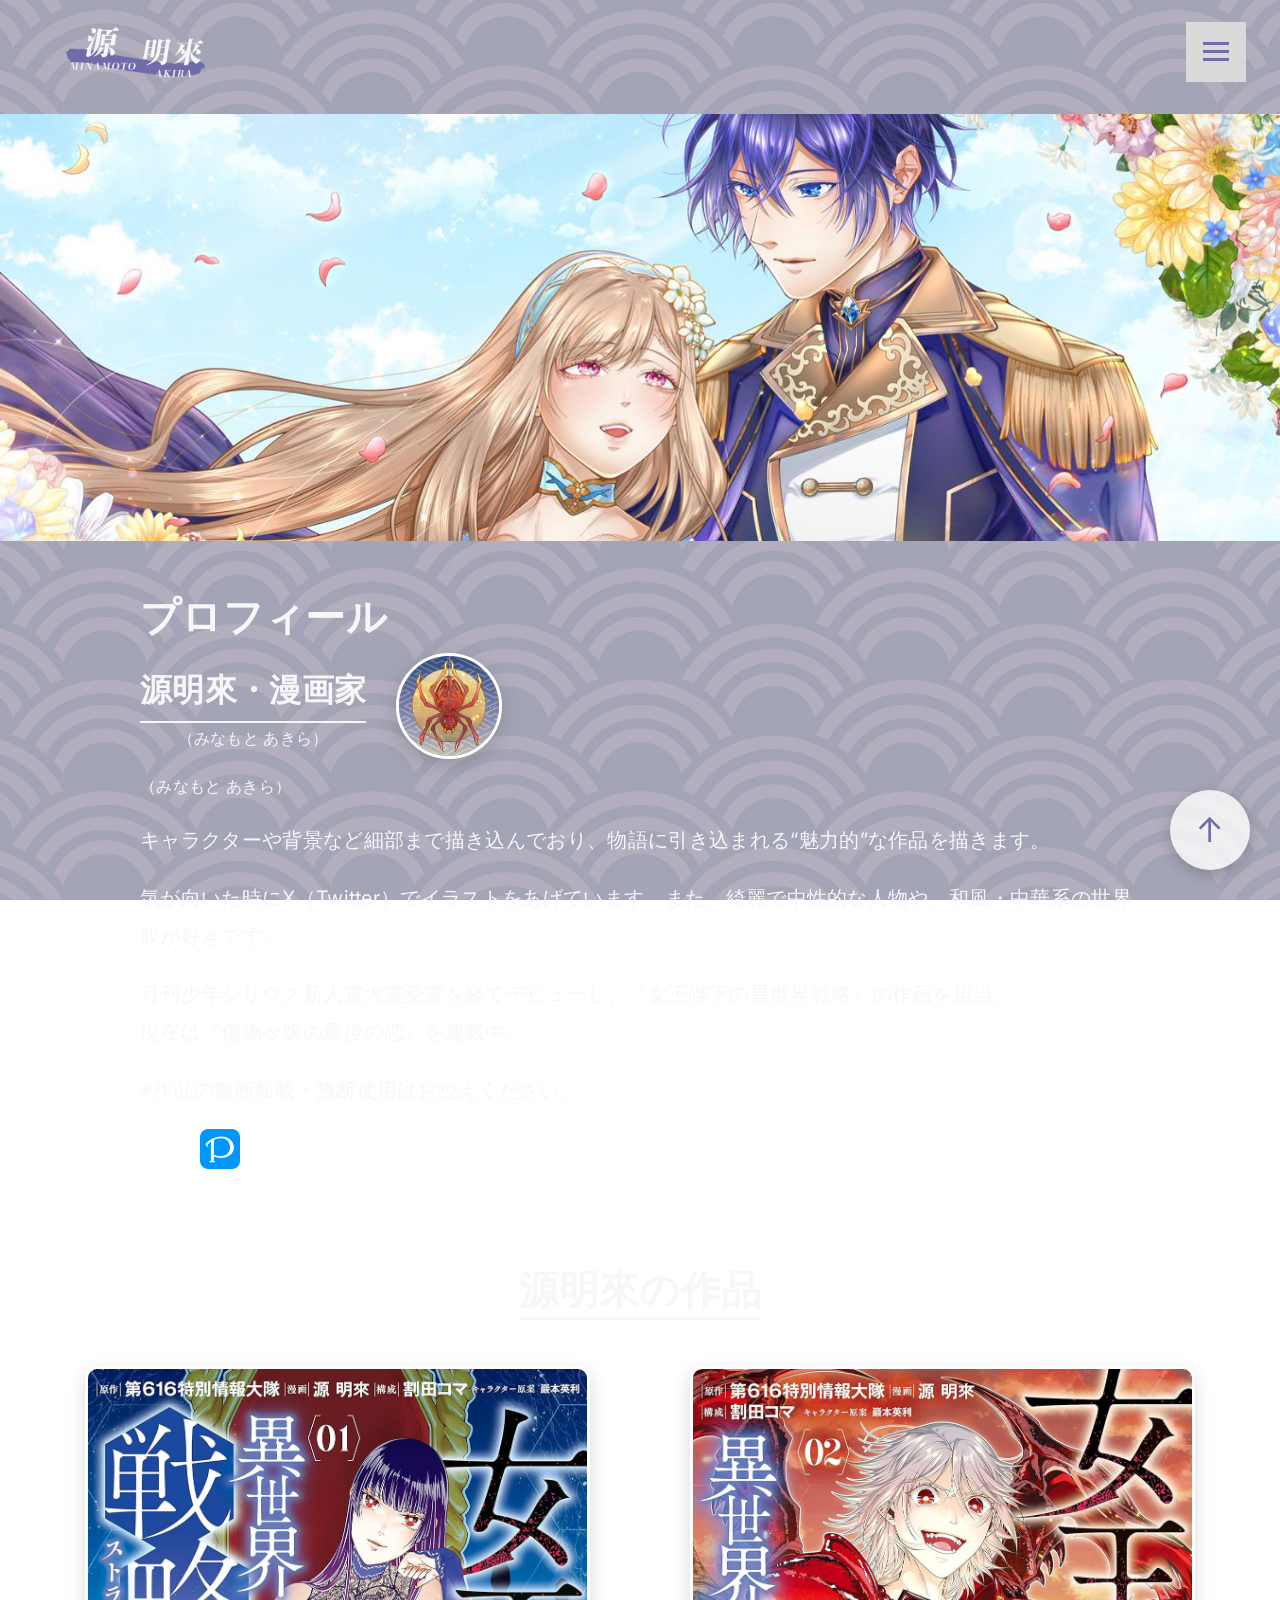
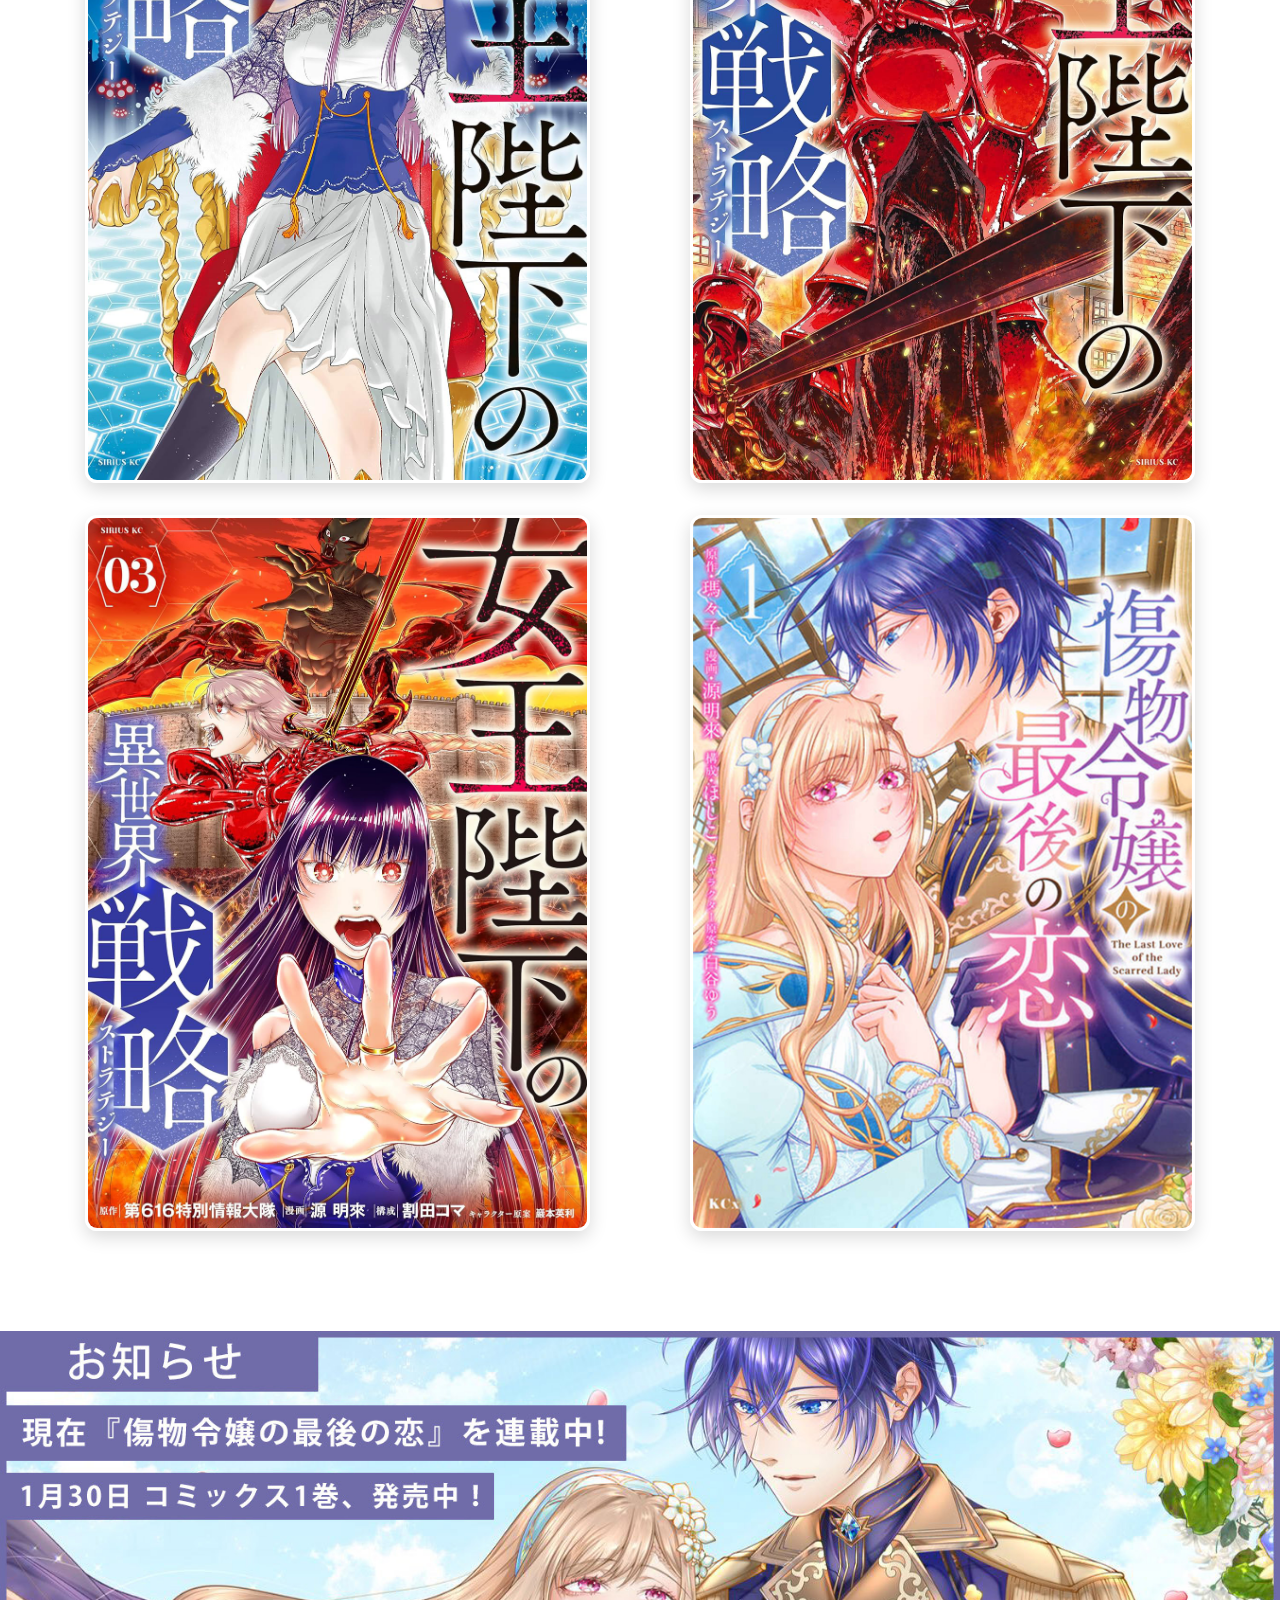
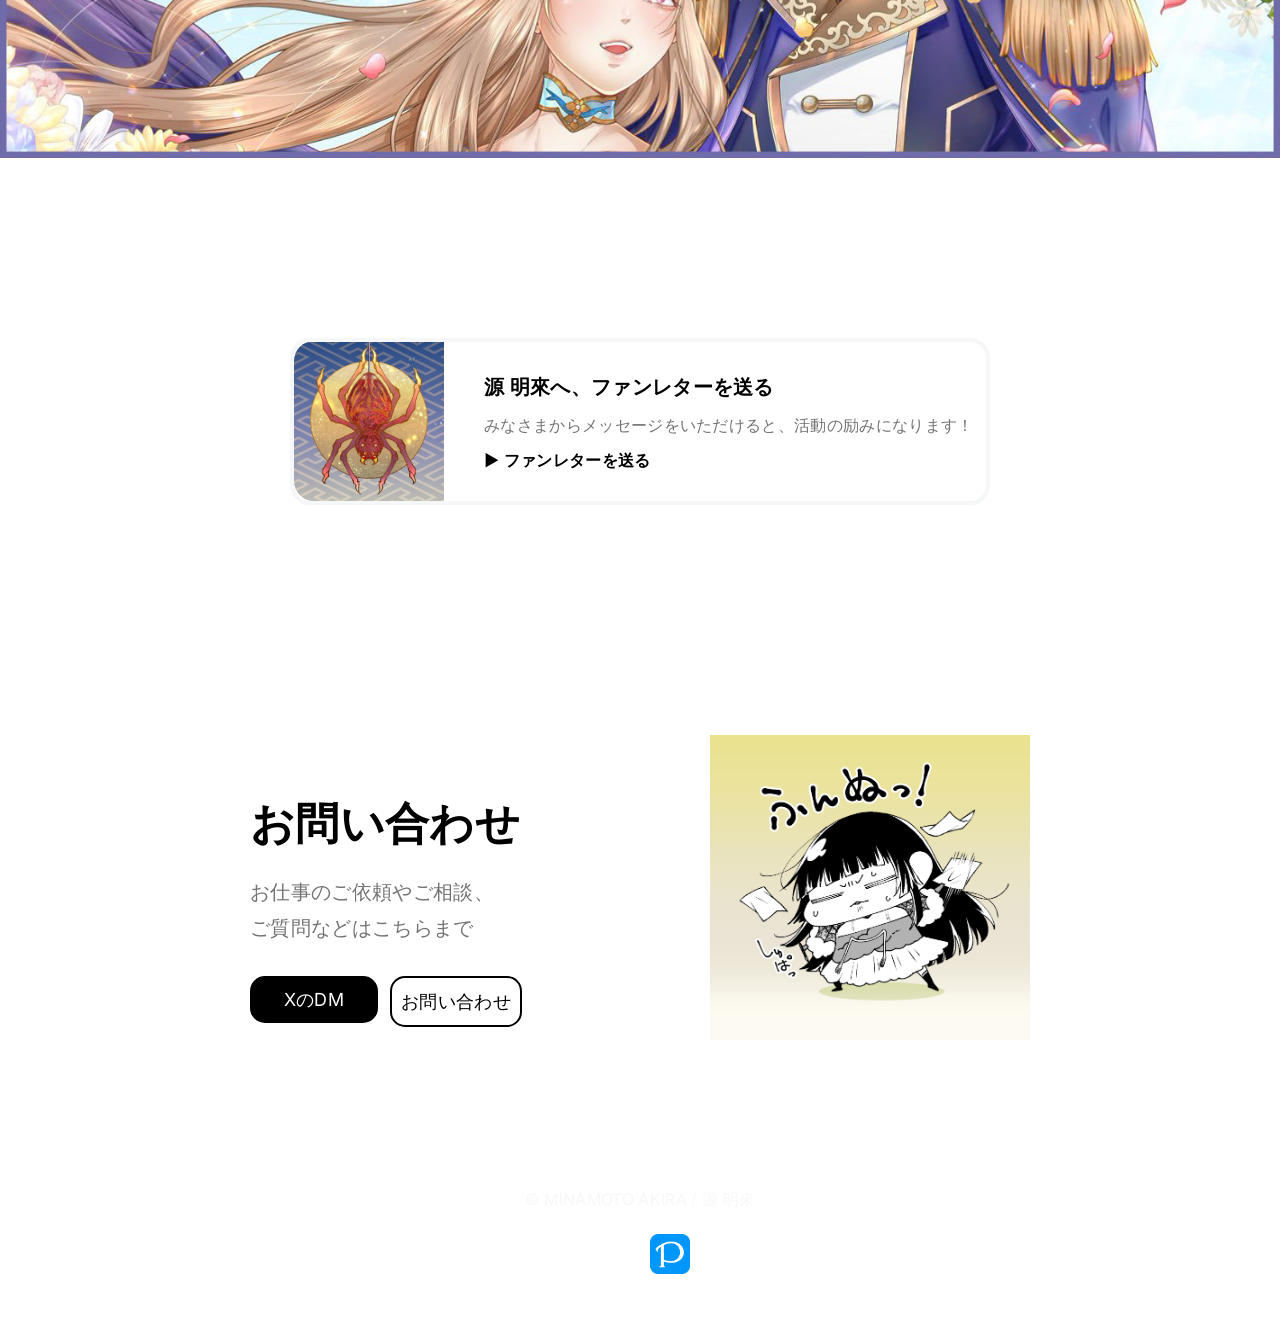
==== index.html @ 85013692 "Add files via upload" ====
<!DOCTYPE html>
<html lang="ja">
  <head>
    <meta charset="UTF-8">
    <title>MINAMOTO AKIRA|源明來・漫画家</title>
    <meta name="viewport" content="width=device-width, initial-scale=1">
    <link rel="icon" href="images/favicon.jpg">
    <link rel="stylesheet" href="css/style_arrangement.css">
    <link rel="preconnect" href="https://fonts.googleapis.com">
    <link rel="preconnect" href="https://fonts.gstatic.com" crossorigin>
    <link href="https://fonts.googleapis.com/css2?family=Inter:wght@300;400;500;600;700&display=swap" rel="stylesheet">
    <meta name="robots" content="noindex, nofollow">
  </head>

  <body>
    <!-- ヘッダー -->
    <header class="header" id="header">
      <div class="container">
          <h1 class="logo">
              <img src="images/logo.png" alt="源明來（漫画家）">
          </h1>
          <button class="hamburger" id="hamburger">
            <span></span>
            <span></span>
            <span></span>
          </button>
        <nav class="globalnav">
          <ul>
            <li><a href="index.html">ホーム</a></li>
            <li><a href="index.html#profile">プロフィール</a></li>
            <li><a href="works_arrangement.html">源明來の作品</a></li>
            <li><a href="fanletter.html">ファンレター</a></li>
            <li><a href="index.html#notice">お知らせ</a></li>
            <li><a href="goods.html">グッズ（企画中）</a></li>
            <li><a href="contact.html">お問い合わせ</a></li>
          </ul>
        </nav>
      </div>
    </header>
        <div id="mainvisual">
          <img src="images/header.jpg" alt="ヘッダー">
        </div>
    <!-- ヘッダーここまで -->

  <!-- メイン -->
  <main>
    <section id="profile" class="wrapper">
      <h2 class="section-title">プロフィール</h2>
  
      <div class="profile-content">

        <div class="text">

          <div class="name-row">
            <div class="name-group">
              <h3>源明來・漫画家</h3>
              <span class="kana">（みなもと あきら）</span>
            </div>

            <div class="imgbox">
              <img src="images/アイコン.jpg" alt="プロフィール画像" class="circle">
            </div>
          </div>

          <span class="kana">（みなもと あきら）</span>
          
          <div class="profile-text">
            <p>キャラクターや背景など細部まで描き込んでおり、物語に引き込まれる“魅力的”な作品を描きます。</p>
            <p>気が向いた時にX（Twitter）でイラストをあげています。また、綺麗で中性的な人物や、和風・中華系の世界観が好きです。</p>
            <p>月刊少年シリウス新人賞大賞受賞を経てデビューし、『女王陛下の異世界戦略』の作画を担当。<br>現在は『傷物令嬢の最後の恋』を連載中。</p>
            <p>※作品の無断転載・無断使用はお控えください。</p>
          </div>
          
          <!-- SNSアイコン -->
          <div class="sns-icons">
            <a href="https://x.com/M_akira43" target="_blank" rel="noopener noreferrer">
              <img src="images/x-logo/logo-white.png" alt="X">
            </a>
  
            <a href="https://www.pixiv.net/users/96333804" target="_blank" rel="noopener noreferrer">
              <img src="images/pixiv_logo.png" alt="pixiv">
            </a>
          </div>
        </div>
      </div>
    </section>
  
        <section id="work" class="wrapper">
          <h2 class="work"><a href="works_arrangement.html">源明來の作品</a></h2>
          <ul>
            <li><img src="images/work1.jpg" alt="女王陛下の異世界戦略1"></li>
            <li><img src="images/work2.jpg" alt="女王陛下の異世界戦略2"></li>
            <li><img src="images/work3.jpg" alt="女王陛下の異世界戦略3"></li>
            <li><img src="images/work4.jpg" alt="傷物令嬢の最後の恋1"></li>
          </ul>
        </section>
  
        <section id="notice" class="wrapper">
            <div class="notice-banner">
              <img src="images/お知らせ.jpg" alt="お知らせ">
            </div>
        </section>
  
        <section id="fanletter" class="wrapper">
          <a href="fanletter.html" class="fanletter-button">
            <img src="images/アイコン.jpg" alt="ファンレターアイコン">
        
            <div class="fanletter-text">
              <h2 class="fanletter-title">
                源 明來へ、ファンレターを送る
              </h2>
        
              <p>
                <span class="sub-text">
                  みなさまからメッセージをいただけると、活動の励みになります！
                </span><br>
                <span class="cta-text">▶ ファンレターを送る</span>
              </p>
  
            </div>
          </a>
        </section>
  
        <section id="contact" class="wrapper">
          <div class="contact-text">
            <h2 class="contact-title">お問い合わせ</h2>
            <p>お仕事のご依頼やご相談、<br>
              ご質問などはこちらまで</p>
              
              <div class="contact-buttons">
                <a href="https://x.com/M_akira43" target="_blank" rel="noopener noreferrer"class="contact-btn x-btn">XのDM</a>
              
                <a href="contact.html" class="contact-btn secondary">
                  お問い合わせ
                </a>
              </div>
          </div>

          <div class="img">
            <img src="images/ミニキャラ.jpg" alt="">
          </div>
        </section>
  </main>
      <!-- メインここまで -->

      <!-- フッター -->
      <footer id="footer">
        <p>&copy; MINAMOTO AKIRA / 源 明來</p>

        <!-- SNSアイコン -->
        <div class="footer-sns-icons">
          <a href="https://x.com/M_akira43" target="_blank" rel="noopener noreferrer">
            <img src="images/x-logo/logo-white.png" alt="X">
          </a>

          <a href="https://www.pixiv.net/users/96333804" target="_blank" rel="noopener noreferrer">
            <img src="images/pixiv_logo.png" alt="pixiv">
          </a>
        </div>
      </footer>
      <!-- フッターここまで -->

      <!-- 上へ戻るボタン -->
      <a href="#" class="back-to-top">↑</a>
      
    <!-- ハンバーガーメニュー -->
    <script>
      const hamburger = document.querySelector(".hamburger");
      const nav = document.querySelector(".globalnav");
      const body = document.body;
      const navLinks = document.querySelectorAll(".globalnav a");
    
      if (hamburger) {
        hamburger.addEventListener("click", () => {
          hamburger.classList.toggle("active");
          nav.classList.toggle("active");
          body.classList.toggle("menu-open");
        });
    
        /* メニューリンクを押したら閉じる */
        navLinks.forEach(link => {
          link.addEventListener("click", () => {
            hamburger.classList.remove("active");
            nav.classList.remove("active");
            body.classList.remove("menu-open");
          });
        });
      }
    </script>
  </body>
</html>
---- css/style_arrangement.css ----
@charset "UTF-8";

/* =========================
   PC用
========================= */
@media screen and (max-width:1024px){
  .globalnav{
    display:none !important;
  }

  .globalnav.active{
    display:flex !important;
  }
}

/* ハンバーガー初期状態（PCでは非表示） */
.hamburger{
  display:none;
}

.menu-open{
  overflow:hidden;
}

html {
 font-size: 100%;
 scroll-behavior: smooth;
 width: 100%;
}

body {
  margin: 0;
  position: relative;
  z-index: 0;
  color:#F6F7F8;
  font-family: 'Inter', 'Noto Sans JP', sans-serif;
  font-weight: 400;
  line-height: 1.8;
  letter-spacing: 0.02em;
  overflow-x: hidden;
}

#profile {
  margin: 0 auto;
  padding-top: 40px;
}

section {
  padding: 80px 0;
}

img{
  max-width:100%;
  height:auto;
  }

/* サイト全体のリンク色を統一 */
a {
  color: inherit;
  text-decoration: none;
}

a:hover {
  opacity: 0.7;
}

/* 背景1（75% = 0.75） */
body::before {
  content: "";
  position: fixed;
  inset: 0;
  background: url("../images/背景1.jpg") center / cover no-repeat;
  opacity: 0.75;
  z-index: -2;
}

/* 背景2（45% = 0.45） */
body::after {
  content: "";
  position: fixed;
  inset: 0;
  background: url("../images/背景2.jpg") center / 180% no-repeat;
  opacity: 0.45;
  z-index: -1;
}

/* ヘッダー全体 */
.header .container {
  display: flex;
  align-items: center;
  justify-content: center; /* ← 中央配置 */
  gap: 40px; /* ロゴとメニューの間 */
  margin: 10px;
  padding: 0 20px;
}

.container {
  display: flex;
  align-items: center;
  gap: 40px;
  margin: 0 auto;
}

/* ロゴ */
.logo img {
  max-height: 70px;   /* 高さの上限 */
  height: 60px;       /* 歪み防止 */
  width: auto;        /* 比率維持 */
  display: block;
}

/* メニュー横並び */
.globalnav ul {
  font-size: 18px;
  display: flex;
  gap: 24px;   /* メニュー間の余白 */
  list-style: none;
  margin: 0;
  padding: 0;
}

.globalnav{
  display:flex;
  opacity:1;
}

.globalnav a {
  text-decoration: none;
  color: #F6F7F8;
}

#mainvisual {
  position: relative;
  width: 100%;
  padding-top: 33.33%; /* 500 ÷ 1500 */
  margin-top: 20px;
}

#mainvisual img {
  position: absolute;
  top: 0;
  left: 0;
  width: 100%;
  height: 100%;
  object-fit: cover;
}

/* プロフィール */
.name-row {
  display: flex;
  align-items: center;
  gap: 30px;
}

/* 名前＋ふりがなを縦に */
.name-group {
  display: flex;
  flex-direction: column;
  align-items: center; /* ← 中央揃え！！ */
}

/* 名前 */
.profile-content h3 {
  font-size: 32px;
  margin: 0;
  border-bottom: 2px solid #F6F7F8;
  display: inline-block;
}

/* 読み仮名 */
.profile-content .kana {
  display: block;
  font-size: 16px;
  color: #F6F7F8;
  margin-top: 0;
  margin-bottom: 10px;
}

.section-title,
.profile-content {
  max-width: 1000px;
  margin: 0 auto;
  padding: 0 20px;
}

/* 文章エリア */
.profile-content .text {
  font-size: 20px;
  line-height: 1.9;
  max-width: 100%;
}

.profile-content p {
  margin-bottom: 18px;
  white-space: nowrap;
}

.section-title {
  font-size: 46px;
}

/* プロフィールの画像エリア */
.imgbox img {
  width: 140px;
  height: 140px;
  object-fit: cover;
  border-radius: 50%;
  border: 3px solid #fff;
  box-shadow: 0 6px 20px rgba(0,0,0,0.15);
}

.name-row {
  display: flex;
  align-items: center; 
  gap: 30px;
}

/* SNSアイコン横並び */
.sns-icons {
  margin-top: 20px;
  display: flex;
  gap: 20px;
}

/* アイコン小さく */
.sns-icons img {
  width: 40px;
  height: 40px;
  object-fit: contain;
  transition: transform 0.3s ease;
}

/* ホバーで少し拡大 */
.sns-icons img:hover {
  transform: scale(1.1);
}
/* プロフィールここまで */

/* -----------------
     源明來の作品
----------------- */

#work {
  text-align: center;
  margin: 0 auto;
}

#work h2 {
  font-size: 40px;
}

/* タイトル下線 */
#work h2 a {
  position: relative;
}

#work h2 a::after {
  content: "";
  position: absolute;
  left: 0;
  bottom: -6px;
  width: 100%;
  height: 3px;
  background: #F6F7F8;
}

/* 作品グリッド */
#work ul {
  list-style: none;
  padding: 0 40px;
  margin: 40px auto 0;
  max-width: 1500px;   /* フルスクリーン対応 */
  display: grid;
  grid-template-columns: repeat(4, 1fr);
  gap: 30px;
}

/* 画像 */
#work li img {
  width: 100%;
  height: auto;
  display: block;
  border-radius: 12px;
  border: 3px solid #fff;
  box-shadow: 0 6px 18px rgba(0,0,0,0.15);
  transition: transform 0.3s ease;
}

/* ホバーアニメーション */
#work li img:hover {
  transform: scale(1.05);
}
/* 作品ここまで */

/* お知らせ */
.notice-banner {
  position: relative;
  width: 100%;
  padding-top: 33.33%; /* ← mainvisualと同じ比率 */
}

.notice-banner img {
  position: absolute;
  top: 0;
  left: 0;

  width: 100%;
  height: 100%;
  object-fit: cover;

  display: block;
}

/* お知らせ ここまで */

/* ファンレターを送る */
.fanletter-button {
  display: flex;
  align-items: center;

  gap: 30px;

  background: #FFFFFF;
  color: #000000;
  text-decoration: none;

  width: 800px;
  height: 167px;

  padding: 0 40px 0 0;
  border-radius: 20px;

  border: 4px solid #F6F7F8;

  margin: 40px auto;
  box-sizing: border-box;
  overflow: hidden;  /* ← 角丸を綺麗にする */

  transition: transform 0.25s ease, box-shadow 0.25s ease;
  position: relative;
}

#fanletter {
  margin-bottom: 50px;
}

/* 左のアイコン */
.fanletter-button img {
  width: 167px;
  height: 167px;
  object-fit: cover;
  border-radius: 20px 0 0 20px;
}

/* ホバーで少し浮く */
.fanletter-button:hover {
  transform: translateY(-5px);
  box-shadow: 0 10px 25px rgba(0,0,0,0.25);
}

.fanletter-button::after{
  content:"";
  position:absolute;
  inset:0;
  background:linear-gradient(
    120deg,
    transparent 30%,
    rgba(255,255,255,0.4),
    transparent 70%
  );
  opacity:0;
  transition:0.4s;
}

.fanletter-button:hover::after{
  opacity:1;
}

/* テキスト */
.fanletter-title {
  font-size: 24px;
  margin-bottom: 6px;
}

.fanletter-text p {
  margin-top: 0;
}

.sub-text {
  font-size: 18px;
  color: rgba(0, 0, 0, 0.55);
}

.cta-text {
  font-weight: 700;
  color: #000;
  display: inline-block;
  margin-top: 6px;
}
/* ファンレターここまで */

/* お問い合わせ */
#contact {
  width: 100%;
  display: flex;
  align-items: center;
  justify-content: center;   /* ← 中央配置 */

  gap: 60px;                 /* 文字と画像の間隔 */

  padding: 120px 120px;
  box-sizing: border-box;

  background-color: #ffffff;
  color:#000;
}

#contact .contact-title {
  font-size: 50px;
  margin-bottom: 20px;
  height: 100px;
  line-height: 100px;
}

#contact .contact-text {
  max-width: 420px;
  width: 100%;
  text-align: left;
  padding-left: 0px;
  margin: 0;
}

#contact .img {
  text-align: center;
}

#contact .img img {
  max-width: 420px;
  width: 100%;
  height: auto;
}

.contact-title {
  margin-bottom: 20px;
}

.contact-text p {
  margin-bottom: 30px;
  font-size: 26px;
  color: rgba(0, 0, 0, 0.55);
}

/* ボタン横並び */
.contact-buttons {
  display: flex;
  gap: 12px;
  margin-top: 30px;
}

/* ボタン共通 */
.contact-btn {
  display: flex;
  justify-content: center;
  align-items: center;

  width: 128px;      /* ← 横幅 */
  height: 47px;      /* ← 高さ */
  border-radius: 15px;

  font-size: 18px;
  text-decoration: none;
}

/* XのDM */
.contact-btn.x-btn {
  background: #000000;
  color: #ffffff;
  font-size: 18px;
}

/* お問い合わせ */
.contact-btn.secondary {
  background: #ffffff;
  color: #000000;
  border: 2px solid #000000;
}
/* お問い合わせ ここまで */

/* フッター */
#footer {
  text-align: center;
  padding: 40px 0;
  margin: 0 auto;
}

/* SNSアイコン横並び中央 */
.footer-sns-icons {
  display: flex;
  justify-content: center;  /* ← 中央 */
  gap: 20px;
  margin-top: 20px;
}

/* アイコンサイズ調整 */
.footer-sns-icons img {
  width: 40px;
  height: auto;
}

/* 上に戻るボタン */
.back-to-top {
  position: fixed;
  right: 30px;
  bottom: 30px;

  width: 80px;
  height: 80px;
  border-radius: 50%;

  box-shadow: 0 4px 15px rgba(0,0,0,0.20);
  background: rgba(255, 255, 255, 0.8);
  color: #706CAA;
  text-decoration: none;

  display: flex;
  justify-content: center;
  align-items: center;

  font-size: 34px;
  transition: 0.3s;
  z-index: 1000;
}

.back-to-top:hover {
  transform: translateY(-5px);
  box-shadow: 0 8px 20px rgba(0,0,0,0.2);
}
/* フッター ここまで */

/* =========================
   PC用ここまで
========================= */

/* =========================
   タブレット（〜1400px）
========================= */

@media screen and (max-width:1400px){
  .header .container{
    padding:0 24px;
  }

  .container {
    max-width:1500px;
    margin:0 auto;
    padding:0 40px;
  }

  /* ロゴ */
  .logo{
    margin:0;
    padding:12px 0;
  }

  /* プロフィール */
  .section-title {
    font-size: 40px;
    margin: 0 auto;
    padding: 0 5%;
  }
  
  .profile-content {
    display: block;
    padding: 0 5%;
  }

  .profile-content p {
    white-space: normal;     /* ← 改行OKに戻す */
    overflow: visible;
    text-overflow: clip;
  }

  .imgbox {
    flex: 0 0 auto;
    box-sizing: border-box;
  }

  .imgbox img {
    width: 100px;
    height: 100px;
  }

  /* SNSと作品の間（空間） */
  #profile.wrapper {
    padding-bottom: 20px;
  }
  /* プロフィールここまで */

  /* 作品 */
  #work li {
    padding: 0;
  }

  #work li img {
    display: block;
    box-sizing: border-box;

    width: 85%;
    height: auto;
    margin: 0 auto;  /* ← 中央配置 */

    border-radius: 12px;
    border: 3px solid #fff;
  }

  #work ul {
    grid-template-columns: repeat(2, 1fr);
    row-gap: 32px;
    column-gap: 10px;  /* ← 横の空間を調整 */
  }

  /* SNSと作品の間（空間） */
  #work.wrapper {
    padding-top: 20px;
    padding-bottom: 20px;
  }
  /* 作品ここまで */

  /* ファンレター */
  .fanletter-button {
    width: 100%;
    max-width: 700px;   /* ← 横幅を制限 */

    min-height: 150px;

    display: flex;
    align-items: center;
    gap: 40px;

    margin: 20px auto;   /* ← 中央配置 */
    padding: 0 10px 0 0;

    box-sizing: border-box;
  }

  .fanletter-button img {
    width: 150px;
    height: 160px;
    object-fit: cover;
  }

  .fanletter-title{
    font-size:20px;
  }

  .sub-text{
    font-size:16px;
  }
  /* ファンレターここまで */

  /* お問い合わせ */
  #contact {
    max-width: 1500px;
    margin: 0 auto;
    gap: 40px;
    padding:80px 40px;
    box-sizing: border-box;
  }

  #contact .contact-title {
    font-size: 44px;
    height: auto;
    line-height: 1.4;
  }

  .contact-text p {
    font-size: 20px;
  }

  #contact .img img {
    max-width: 320px;
  }
  /* お問い合わせここまで */

  /* =========================
    ハンバーガーメニュー
  ========================= */

  /* ハンバーガー */
  .hamburger{
    display:flex;
    justify-content:center;
    align-items:center;

    width:60px;      /* ← 背景サイズを大きく */
    height:60px;     /* ← 正方形 */

    position:relative;
    border:none;
    background:#D9D9D9;

    cursor:pointer;
    z-index:3000;
  }

  .hamburger span{
    position:absolute;
    left:50%;
    transform:translateX(-50%);
    width:26px;
    height:3px;
    background:#706CAA;
  }

  .hamburger span:nth-child(1){
    top:20px;
  }

  .hamburger span:nth-child(2){
    top:28px;
  }

  .hamburger span:nth-child(3){
    top:36px;
  }

  /* ハンバーガー → × */
  .hamburger.active span:nth-child(1){
    transform:translateX(-50%) rotate(45deg);
    top:28px;
  }

  .hamburger.active span:nth-child(2){
    opacity:0;
  }

  .hamburger.active span:nth-child(3){
    transform:translateX(-50%) rotate(-45deg);
    top:28px;
  }

  .globalnav{
    align-items:center;
    justify-content:center;

    position:fixed;
    top:-100%;
    left:0;
    width:100%;
    height:100vh;
  
    display:none; /* PCメニューを消す */

    transition: top 0.5s ease;
    z-index:2500;
  }

  .globalnav ul{
    flex-direction:column;
    gap:40px;
    align-items:center;
    padding:0;
  }

  .globalnav.active{
    top:0;
    display:flex;

    backdrop-filter: blur(3px);
    background: rgba(0,0,0,0.25); 
  }

  .globalnav ul li a{
    font-size: 26px;
    letter-spacing: 0.08em;
    transition:0.3s;
  }

  .globalnav ul li a:hover{
    opacity:0.6;
  }

  .globalnav ul li{
    opacity:0;
    transform:translateY(20px);
    transition:0.4s;
  }
  
  .globalnav.active ul li{
    opacity:1;
    transform:translateY(0);
  }

  /* ロゴ */
  .logo img{
    display:block;
  }

  .logo{
    margin-right:auto;
  }

  /* ハンバーガーメニュー（開いた時の背景） */
  /* 背景1 */
  .globalnav.active::before{
    content:"";
    position:absolute;
    inset:0;
    background:url("../images/背景1.jpg") center / cover no-repeat;
    opacity:1;
    z-index:-2;
  }

  /* 背景2 */
  .globalnav.active::after{
    content:"";
    position:absolute;
    inset:0;
    background:url("../images/背景2.jpg") center / 180% no-repeat;
    opacity:0.7;
    z-index:-1;
  }

}
/* ハンバーガーメニューここまで */

/* =========================
   タブレット用ここまで
========================= */

/* =========================
   スマホ用（〜665px）
========================= */
@media screen and (max-width:665px){

  section{
    padding:60px 0;
  }

  .container{
    padding:0 20px;
  }

  /* メインビジュアル高さ */
  #mainvisual{
    padding-top:55%;
  }

  /* -----------------
   プロフィール
  ----------------- */
  .profile-content{
    display: block; /* ← 縦にする */
    align-items: center;
    gap: 15px;
    position: static;
  }

   /* 名前と画像を横並びにする箱 */
  .name-row{
    display: flex;
    align-items: center;
    gap: 10px;
  }

  /* 画像 */
  .imgbox{
    position: static;
    top:25px;
    right:25px;
    flex-shrink: 0;
  }

  .imgbox img{
    width: 80px;
    height: 80px;
    border-radius:50%;
    border: 2px solid #fff;
  }

  .name-row {
    gap: 20px;
  }

  /* 名前エリア */
  .profile-content h3 {
    font-size: 20px;
    margin: 0;
  }

  .profile-content .kana{
    display: block;
    font-size: 12px;
    margin-top: 0;
    margin-bottom: 10px;
  }

  /* プロフィール文章 */
  .profile-text {
    display: flex;
    flex-direction: column;
    font-size: 14px;
  }

  /* SNS */
  .sns-icons{
    width: 80px;
    height: 80px;
    display:flex;
    justify-content:left;
    margin-top:10px;
  }

  /* SNSと作品の間（空間） */
  #profile.wrapper {
    padding-bottom: 10px;
  }
  /* プロフィールここまで */

  /* -----------------
     作品
  ----------------- */

  #work h2{
    font-size:28px;
  }

  #work ul{
    grid-template-columns:repeat(2, 1fr);
    margin: 10px;
    row-gap: 32px;
    column-gap:5px;  /* ← 横の空間を調整 */
  }

  #work li img{
    width:90%;
  }

  /* SNSと作品の間（空間） */
  #work.wrapper {
    padding-top: 10px;
    padding-bottom: 30px;
  }

  /* 作品ここまで */

  /* 作品とお知らせの間（空間） */
  #notice.wrapper {
    padding-top: 10px;
    padding-bottom: 10px;
  }

  /* -----------------
   ファンレター
  ----------------- */
  .fanletter-button{
    display:flex;
    align-items:center;

    width:350px;
    height:150px;

    gap:10px;
    transition: all 0.25s ease;
    cursor:pointer;
    position:relative;

    border-radius:20px;
  }

  .fanletter-button:hover {
    transform: translateY(-6px) scale(1.02);
    box-shadow: 0 12px 28px rgba(0,0,0,0.25);
  }

  .fanletter-button:active {
    transform: scale(0.97);
  }

  .fanletter-button::after{
    content:"";
    position:absolute;
    inset:0;
    background:linear-gradient(
      120deg,
      transparent 30%,
      rgba(255,255,255,0.4),
      transparent 70%
    );
    opacity:0;
    transition:0.4s;
  }
  
  .fanletter-button:hover::after{
    opacity:1;
  }

  .fanletter-button img {
    width: 115px;
    height: 145px;
    object-fit: cover;
  }

  .fanletter-text{
    line-height:1.3;
    flex:1;
  }

  /* タイトル */
  .fanletter-title{
    font-size:14px;
    margin-bottom:4px;
    line-height:1.4;
  }

  /* 説明文 */
  .sub-text{
    font-size:11px;
    line-height:1.4;
    word-break: break-word; 
  }

  /* ▶ファンレターを送る */
  .cta-text{
    font-size:13px;
    font-weight:600;
  }

  /* ファンレターここまで */

  /* -----------------
     お問い合わせ
  ----------------- */
  #contact{
    display:flex;
    align-items:center;
    justify-content:center;
    gap:20px;
    padding:50px 20px;
  }
  
  #contact .contact-title{
    font-size:24px;
    align-items: center;
    text-align: center;
  }

  #contact .contact-text{
    display: inline-block;
  }
  
  #contact .contact-title{
    display: block;
    text-align: left; /* ← 揃えるなら左が綺麗 */
  }
  
  .contact-text p{
    font-size:15px;
    white-space: nowrap;
  }
  
  .contact-btn{
    width:65px;
    height:30px;
    border-radius:8px;
    padding:0 6px;
  }

  /* XのDM */
  .contact-btn.x-btn {
    font-size: 14px;
  }

  /* お問い合わせ */
  .contact-btn.secondary {
    font-size: 10px;
    font-weight: 500;
  }
  
  #contact .img img{
    max-width:250px;
    width:100%;
  }
  /* お問い合わせここまで */

  /* フッター */
  #footer {
    text-align: center;
    padding: 40px 0;
    margin: 0 auto;
    font-size: 12px;
  }

  /* SNSアイコン横並び中央 */
  .footer-sns-icons {
    display: flex;
    justify-content: center;
    gap: 16px;
    margin-top: 20px;
  }

  /* アイコンサイズ */
  .footer-sns-icons img {
    width: 28px;
    height: auto;
  }
  /* フッター ここまで */

  /* -----------------
     上に戻るボタン
  ----------------- */

  .back-to-top{
    width:45px;
    height:45px;
    font-size:25px;
    right:20px;
    bottom:20px;
  }
}

/* =========================
   スマホ用ここまで
========================= */

/* =========================
   スマホ横向き（高さが低い）
========================= */
@media screen and (max-height:430px){

  .globalnav ul{
    gap:16px;
  }

  .globalnav ul li a{
    font-size:18px;
  }

  .fanletter-button{
    width: 350px;
    height: 100px; 
    padding: 5px 10px 5px 0;
    gap: 15px;
    overflow: hidden;
  }

  .fanletter-button img {
    width: 115px;
    height: 145px;
    object-fit: cover;
    object-position: center;
  }

  .fanletter-text{
    line-height:1.5;
  }

  .fanletter-title{
    font-size:13px;
  }

  .sub-text{
    font-size:12px;
  }

  .cta-text{
    font-size:13px;
  }

}
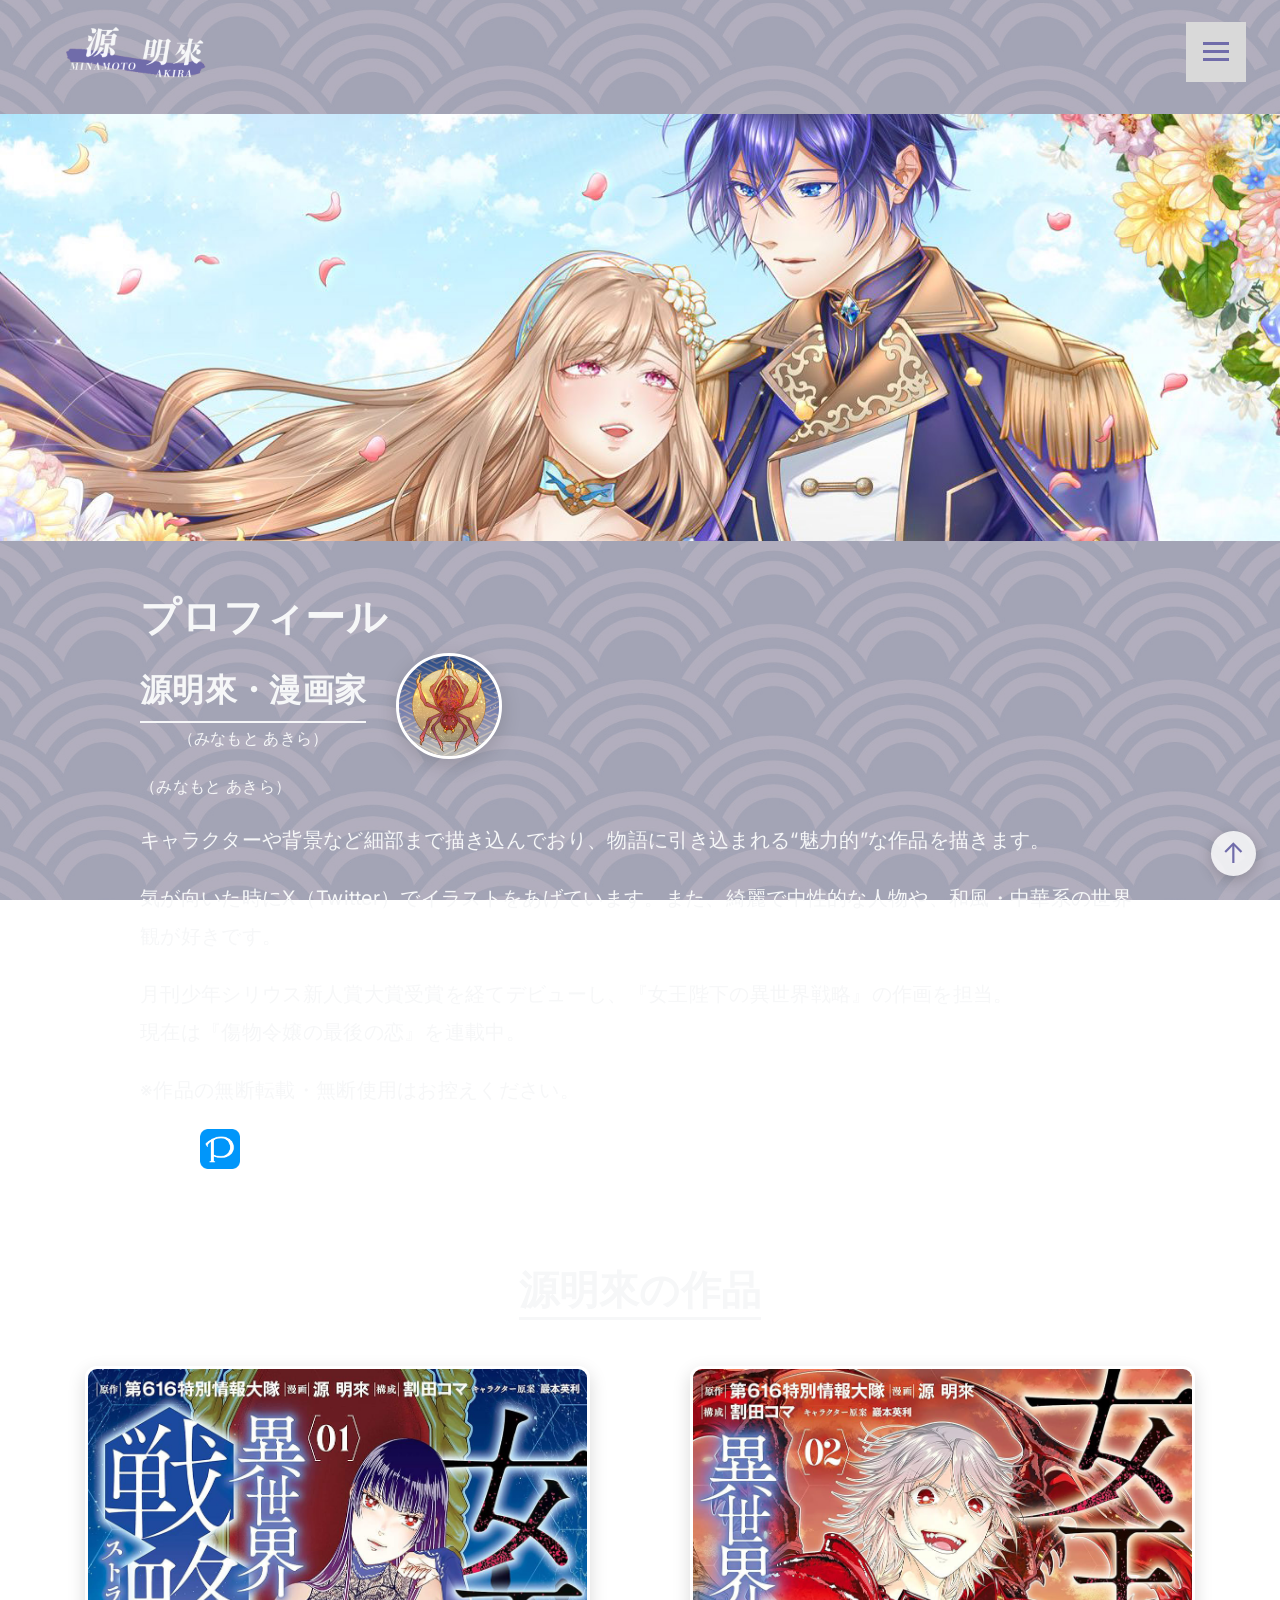
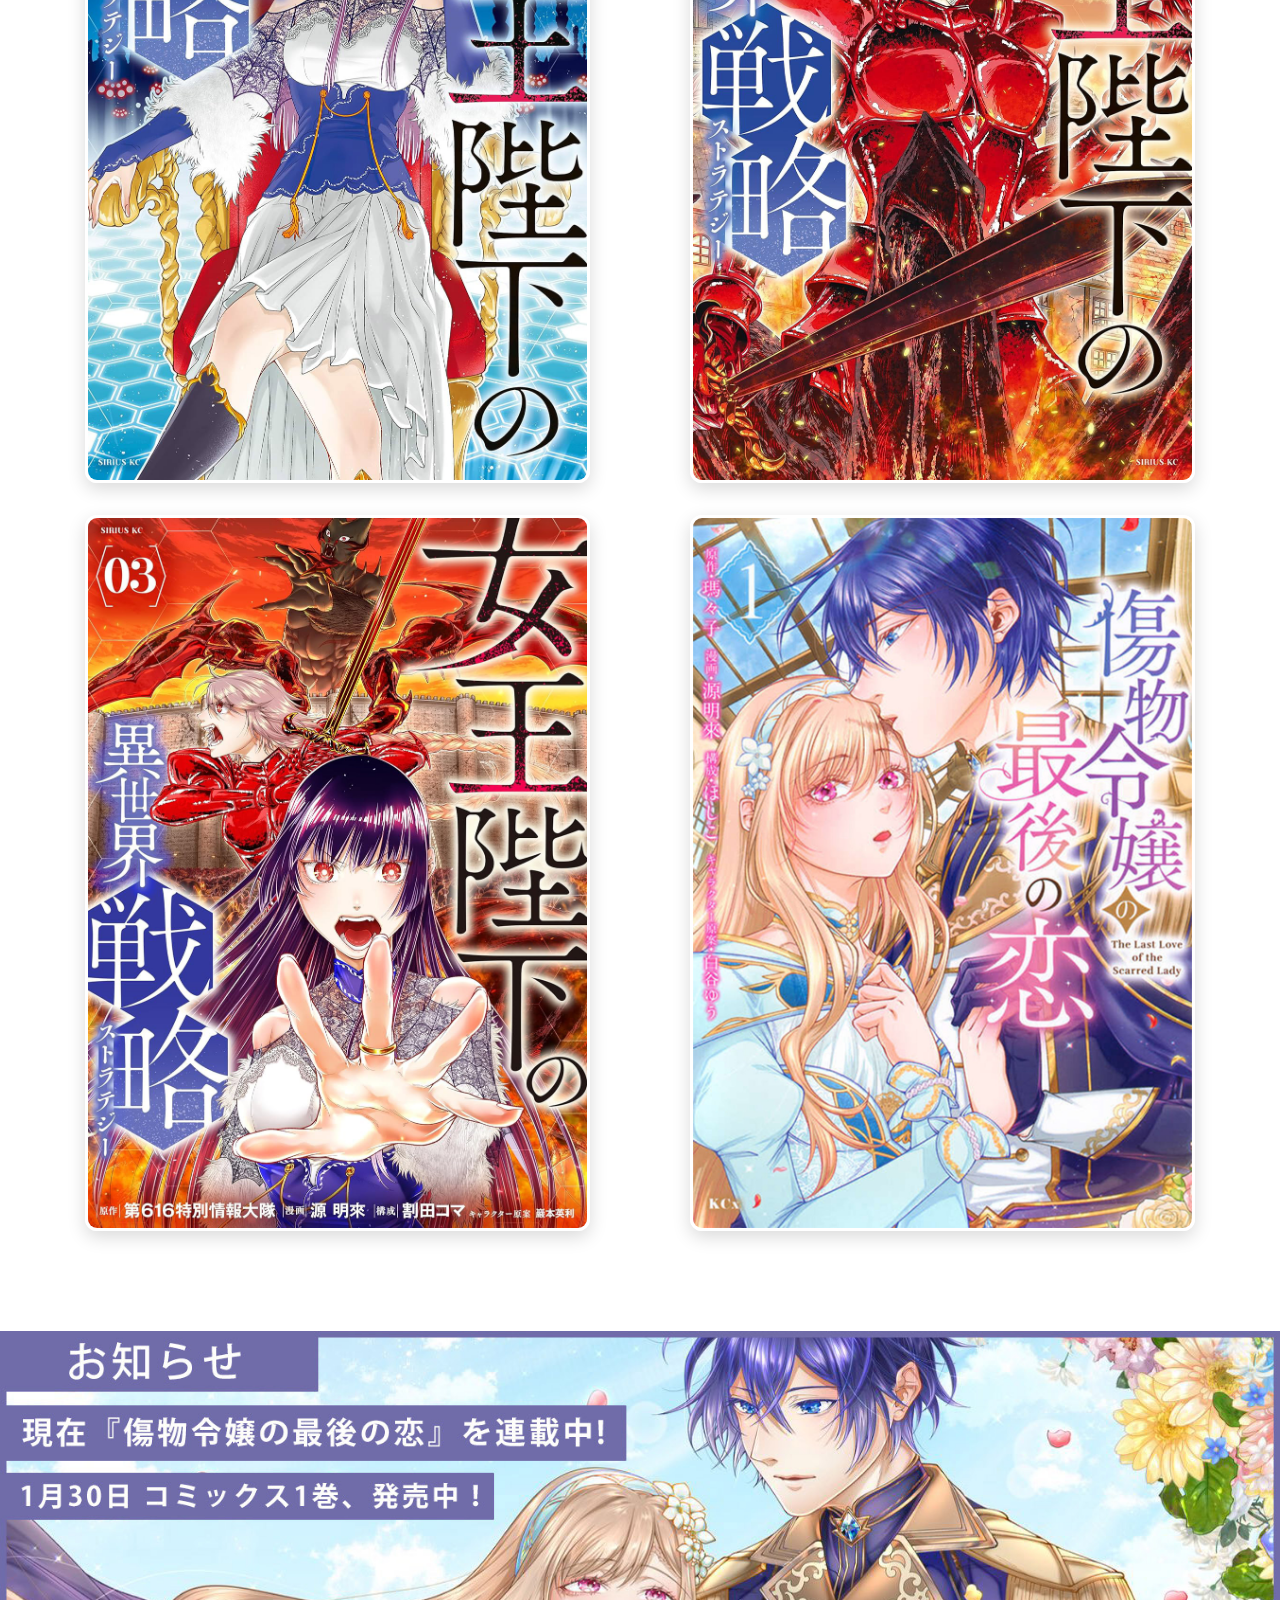
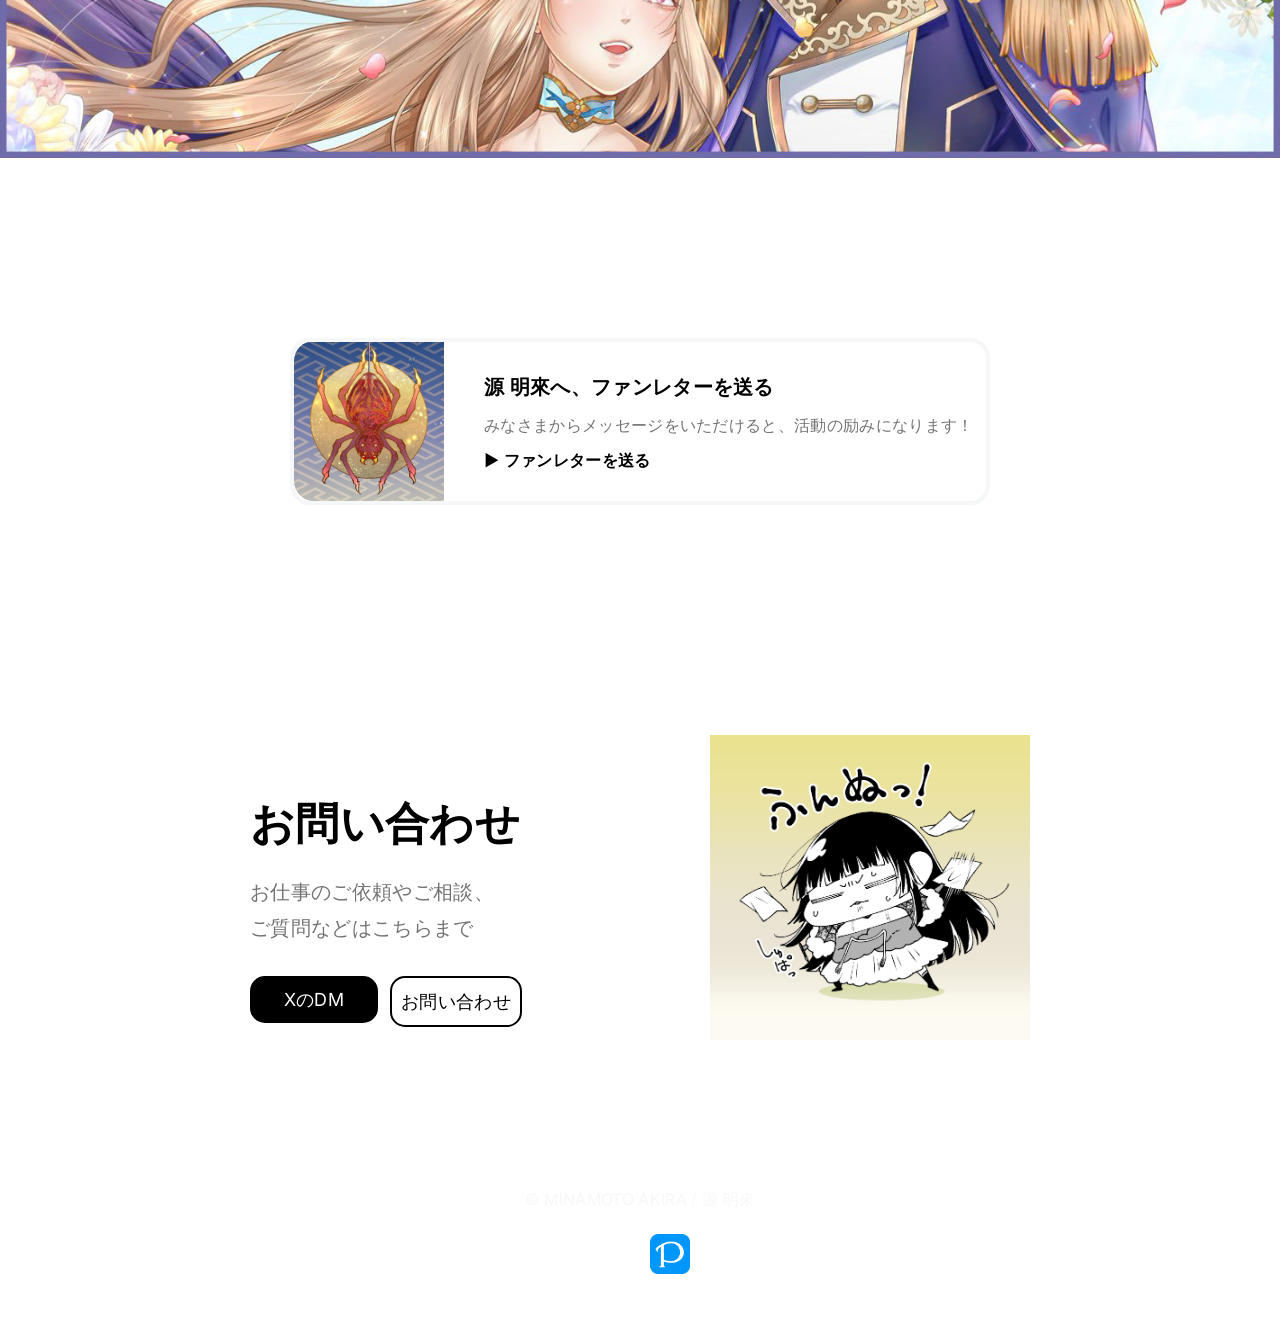
==== commit 36a1911c: "Add files via upload" ====
--- a/index.html
+++ b/index.html
@@ -16,14 +16,14 @@
     <!-- ヘッダー -->
     <header class="header" id="header">
       <div class="container">
-          <h1 class="logo">
-              <img src="images/logo.png" alt="源明來（漫画家）">
-          </h1>
-          <button class="hamburger" id="hamburger">
-            <span></span>
-            <span></span>
-            <span></span>
-          </button>
+        <h1 class="logo">
+          <img src="images/logo.png" alt="源明來（漫画家）">
+        </h1>
+        <button class="hamburger" id="hamburger">
+          <span></span>
+          <span></span>
+          <span></span>
+        </button>
         <nav class="globalnav">
           <ul>
             <li><a href="index.html">ホーム</a></li>
@@ -143,22 +143,22 @@
   </main>
       <!-- メインここまで -->
 
-      <!-- フッター -->
-      <footer id="footer">
-        <p>&copy; MINAMOTO AKIRA / 源 明來</p>
+    <!-- フッター -->
+    <footer id="footer">
+      <p>&copy; MINAMOTO AKIRA / 源 明來</p>
 
-        <!-- SNSアイコン -->
-        <div class="footer-sns-icons">
-          <a href="https://x.com/M_akira43" target="_blank" rel="noopener noreferrer">
-            <img src="images/x-logo/logo-white.png" alt="X">
-          </a>
-
-          <a href="https://www.pixiv.net/users/96333804" target="_blank" rel="noopener noreferrer">
-            <img src="images/pixiv_logo.png" alt="pixiv">
-          </a>
-        </div>
-      </footer>
-      <!-- フッターここまで -->
+      <!-- SNSアイコン -->
+      <div class="footer-sns-icons">
+        <a href="https://x.com/M_akira43" target="_blank" rel="noopener noreferrer">
+          <img src="images/x-logo/logo-white.png" alt="X">
+        </a>
+        <a href="https://www.pixiv.net/users/96333804" target="_blank" rel="noopener noreferrer">
+          <img src="images/pixiv_logo.png" alt="pixiv">
+        </a>
+      </div>
+      
+    </footer>
+    <!-- フッター ここまで -->
 
       <!-- 上へ戻るボタン -->
       <a href="#" class="back-to-top">↑</a>
--- a/css/style_arrangement.css
+++ b/css/style_arrangement.css
@@ -510,11 +510,11 @@
 /* 上に戻るボタン */
 .back-to-top {
   position: fixed;
-  right: 30px;
-  bottom: 30px;
-
-  width: 80px;
-  height: 80px;
+  right: 24px;
+  bottom: 24px;
+
+  width: 56px;
+  height: 56px;
   border-radius: 50%;
 
   box-shadow: 0 4px 15px rgba(0,0,0,0.20);
@@ -526,7 +526,7 @@
   justify-content: center;
   align-items: center;
 
-  font-size: 34px;
+  font-size: 24px;
   transition: 0.3s;
   z-index: 1000;
 }
@@ -681,6 +681,15 @@
     max-width: 320px;
   }
   /* お問い合わせここまで */
+
+  /* -----------------
+     上に戻るボタン
+  ----------------- */
+  .back-to-top{
+    width:45px;
+    height:45px;
+    font-size:28px;
+  }
 
   /* =========================
     ハンバーガーメニュー
@@ -1109,14 +1118,58 @@
   /* -----------------
      上に戻るボタン
   ----------------- */
-
   .back-to-top{
-    width:45px;
-    height:45px;
-    font-size:25px;
-    right:20px;
-    bottom:20px;
-  }
+    width:35px;
+    height:35px;
+    font-size:20px;
+    right:10px;
+    bottom:10px;
+  }
+
+  /* =========================
+    ハンバーガーメニュー
+  ========================= */
+
+  /* ハンバーガー */
+  .hamburger{
+    width:40px;
+    height:40px;
+  }
+
+  /* 線 */
+  .hamburger span{
+    width:18px;
+    height:2px;
+  }
+
+  /* 3本の位置 */
+  .hamburger span:nth-child(1){
+    top:13px;
+  }
+
+  .hamburger span:nth-child(2){
+    top:19px;
+  }
+
+  .hamburger span:nth-child(3){
+    top:25px;
+  }
+
+  /* ハンバーガー → × */
+  .hamburger.active span:nth-child(1){
+    transform: translate(-50%, -50%) rotate(45deg);
+    top: 50%;
+  }
+
+  .hamburger.active span:nth-child(2){
+    opacity: 0;
+  }
+
+  .hamburger.active span:nth-child(3){
+    transform: translate(-50%, -50%) rotate(-45deg);
+    top: 50%;
+  }
+
 }
 
 /* =========================
@@ -1167,4 +1220,59 @@
     font-size:13px;
   }
 
+  /* -----------------
+     上に戻るボタン
+  ----------------- */
+  .back-to-top{
+    width:45px;
+    height:45px;
+    font-size:26px;
+    right:15px;
+    bottom:15px;
+  }
+
+  /* =========================
+    ハンバーガーメニュー
+  ========================= */
+
+  /* ハンバーガー */
+  .hamburger{
+    width:38px;
+    height:38px;
+  }
+
+  /* 線 */
+  .hamburger span{
+    width:16px;
+    height:2px;
+  }
+
+  /* 位置調整 */
+  .hamburger span:nth-child(1){
+    top:12px;
+  }
+
+  .hamburger span:nth-child(2){
+    top:18px;
+  }
+
+  .hamburger span:nth-child(3){
+    top:24px;
+  }
+
+  /* ハンバーガー → × */
+  .hamburger.active span:nth-child(1){
+    transform: translate(-50%, -50%) rotate(45deg);
+    top: 50%;
+  }
+
+  .hamburger.active span:nth-child(2){
+    opacity: 0;
+  }
+
+  .hamburger.active span:nth-child(3){
+    transform: translate(-50%, -50%) rotate(-45deg);
+    top: 50%;
+  }
+
 }
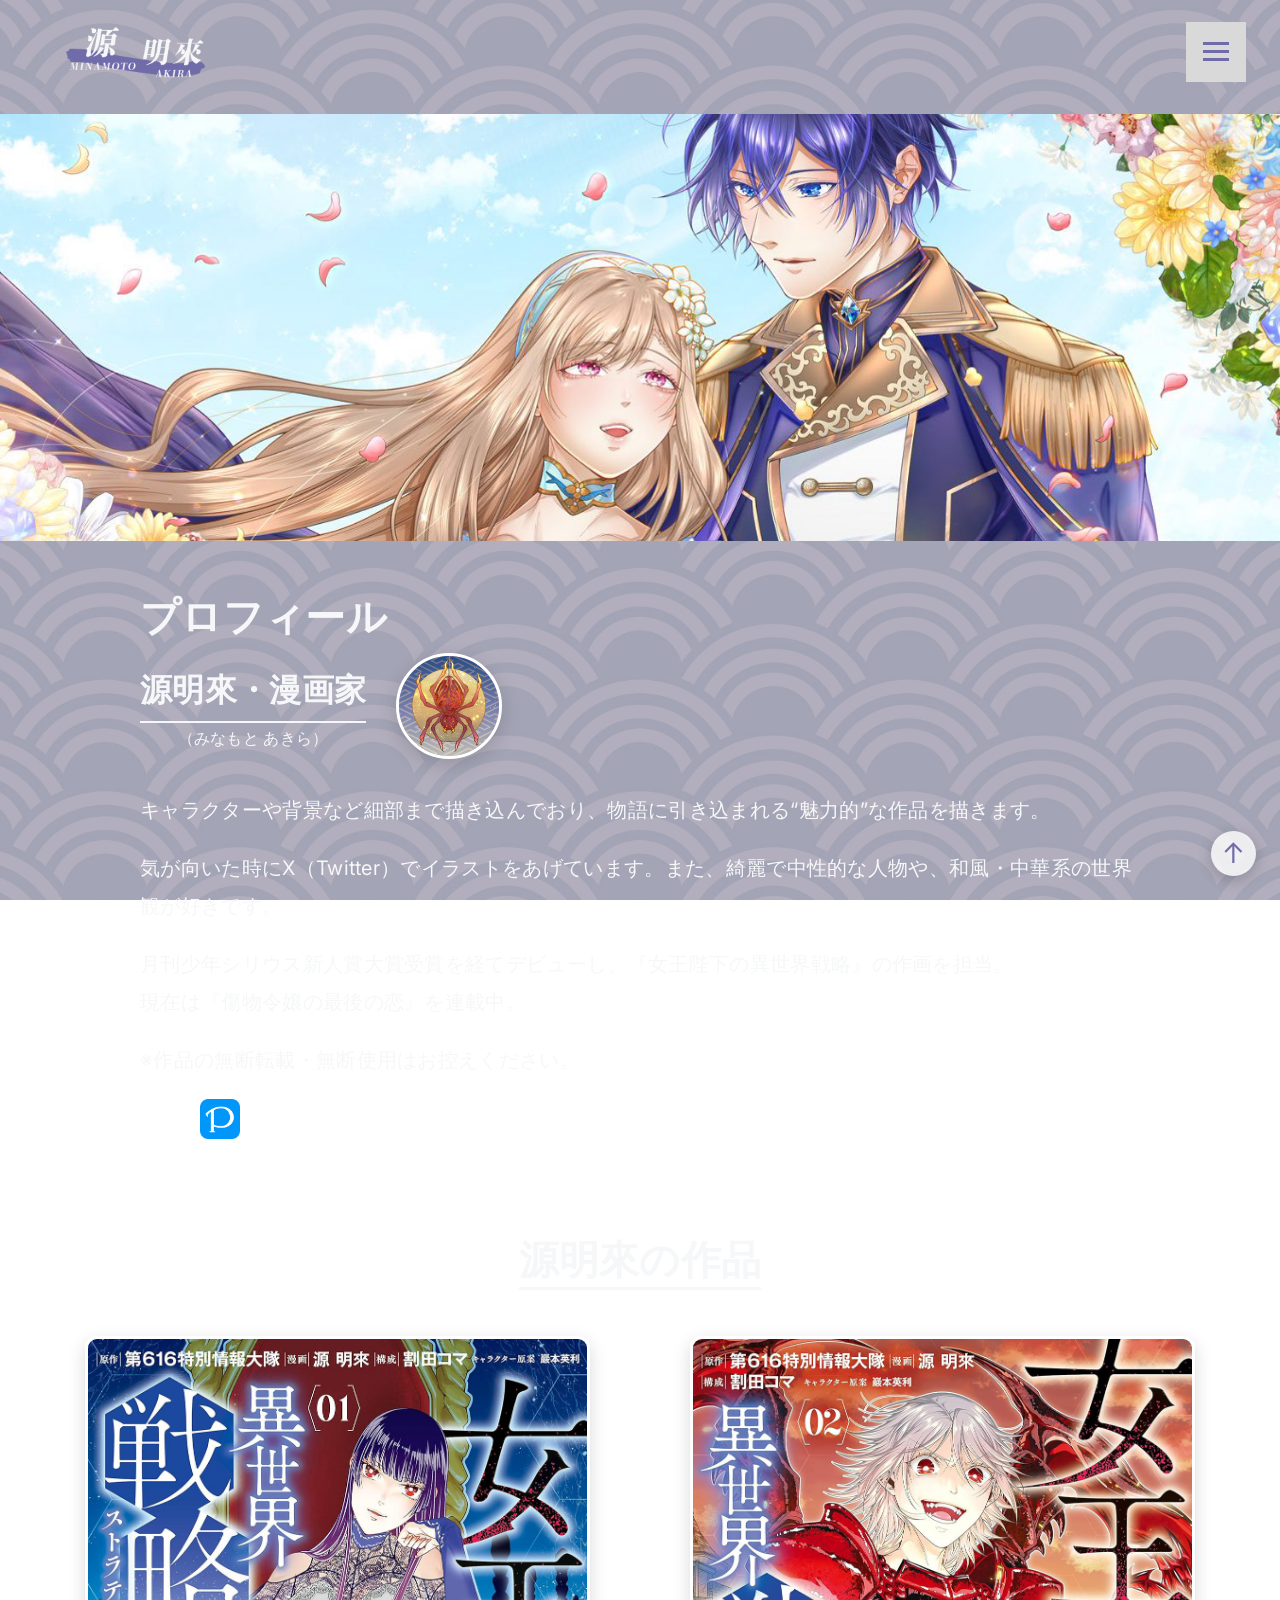
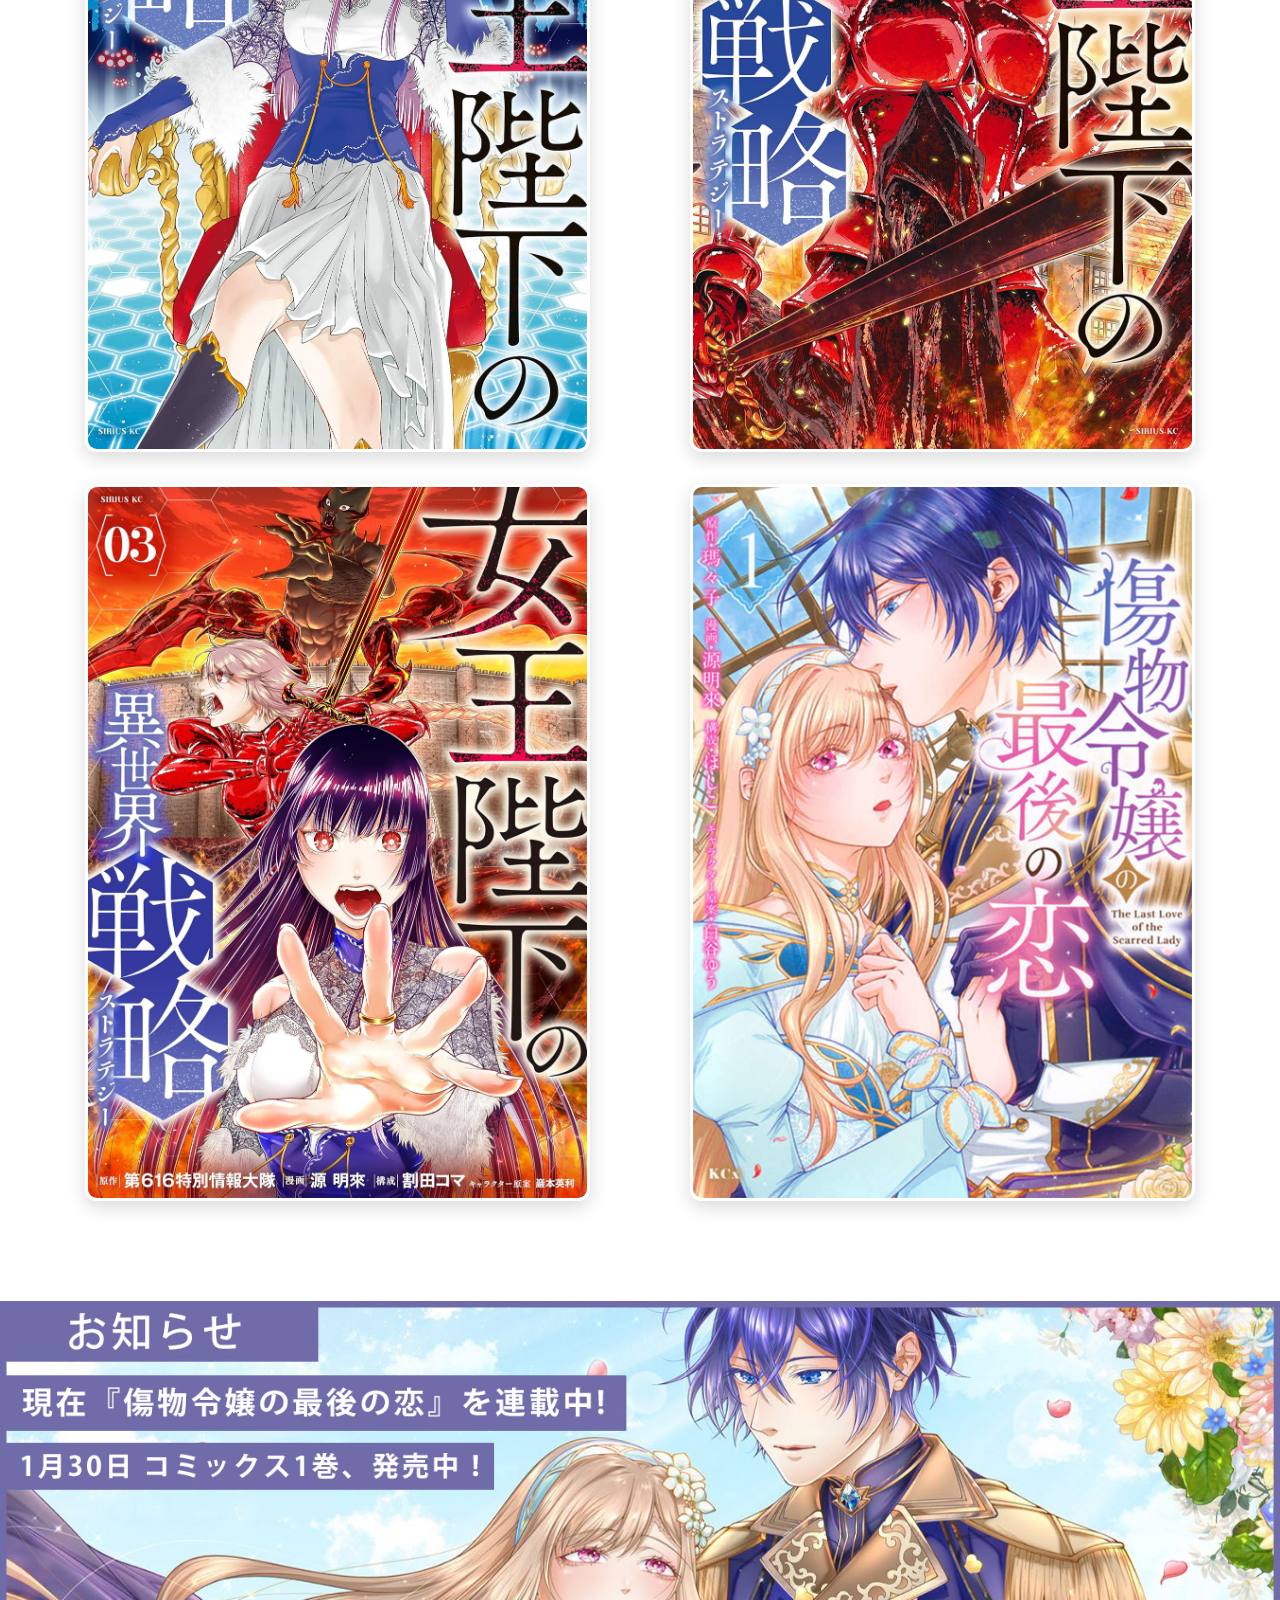
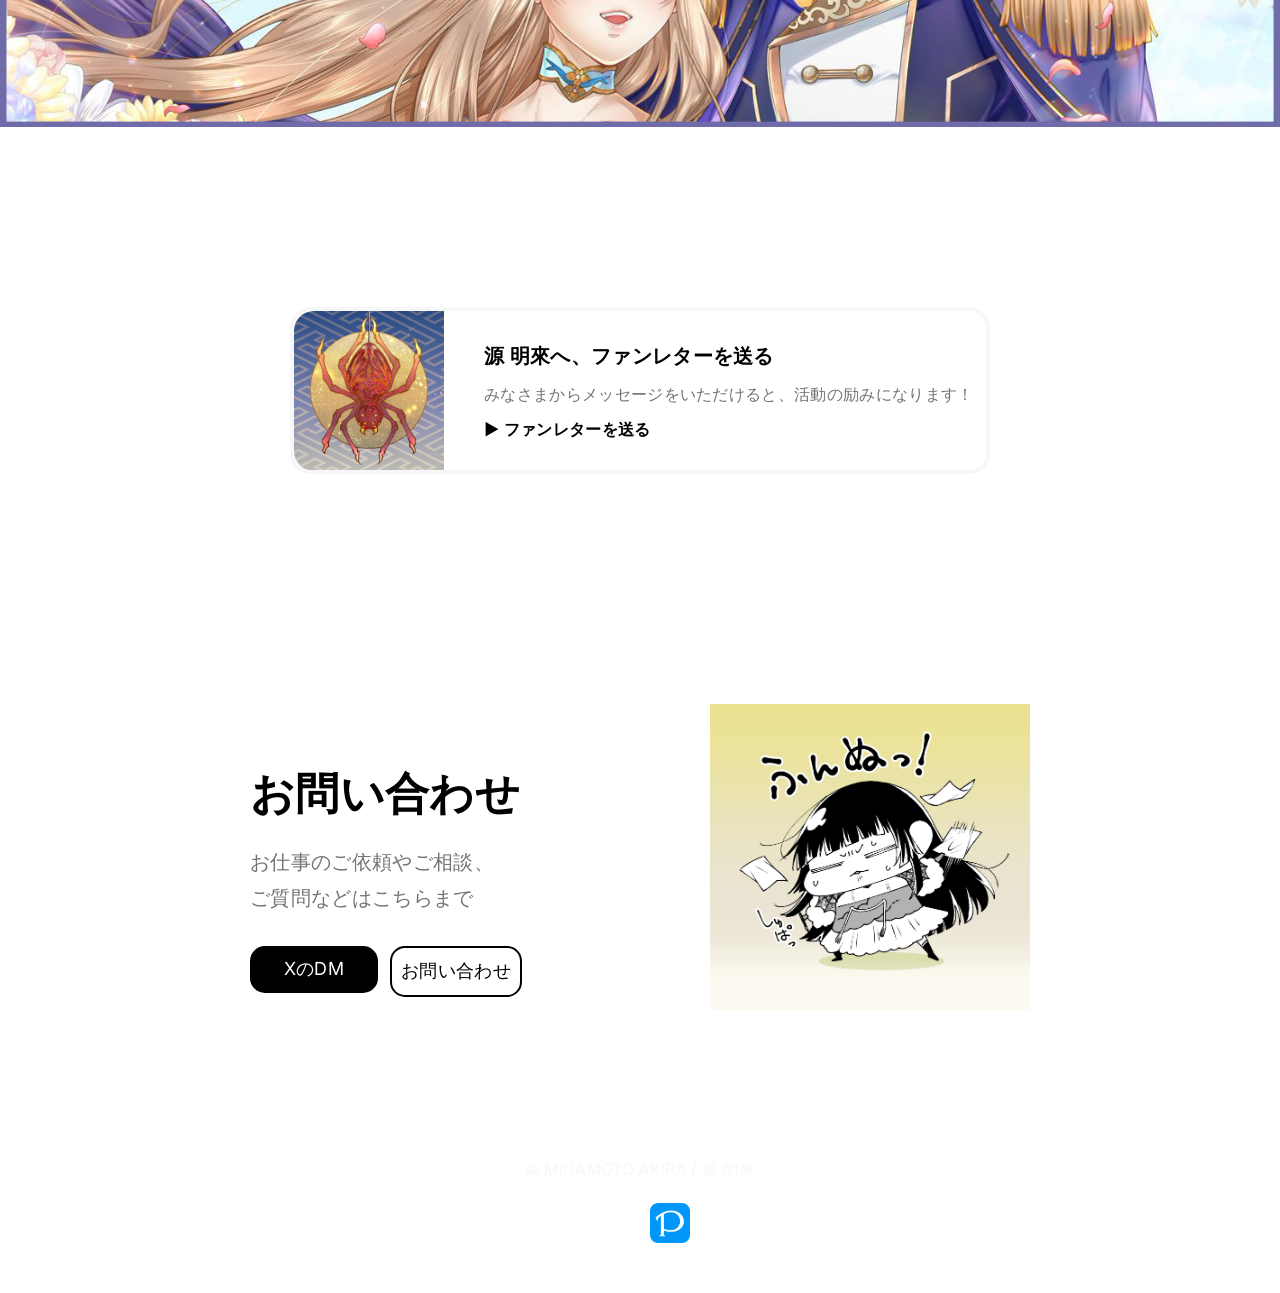
==== commit 3f9c5165: "Add files via upload" ====
--- a/index.html
+++ b/index.html
@@ -61,8 +61,6 @@
               <img src="images/アイコン.jpg" alt="プロフィール画像" class="circle">
             </div>
           </div>
-
-          <span class="kana">（みなもと あきら）</span>
           
           <div class="profile-text">
             <p>キャラクターや背景など細部まで描き込んでおり、物語に引き込まれる“魅力的”な作品を描きます。</p>
--- a/css/style_arrangement.css
+++ b/css/style_arrangement.css
@@ -850,6 +850,10 @@
     padding:0 20px;
   }
 
+  .globalnav ul li a{
+    font-size:18px;
+  }
+
   /* メインビジュアル高さ */
   #mainvisual{
     padding-top:55%;
